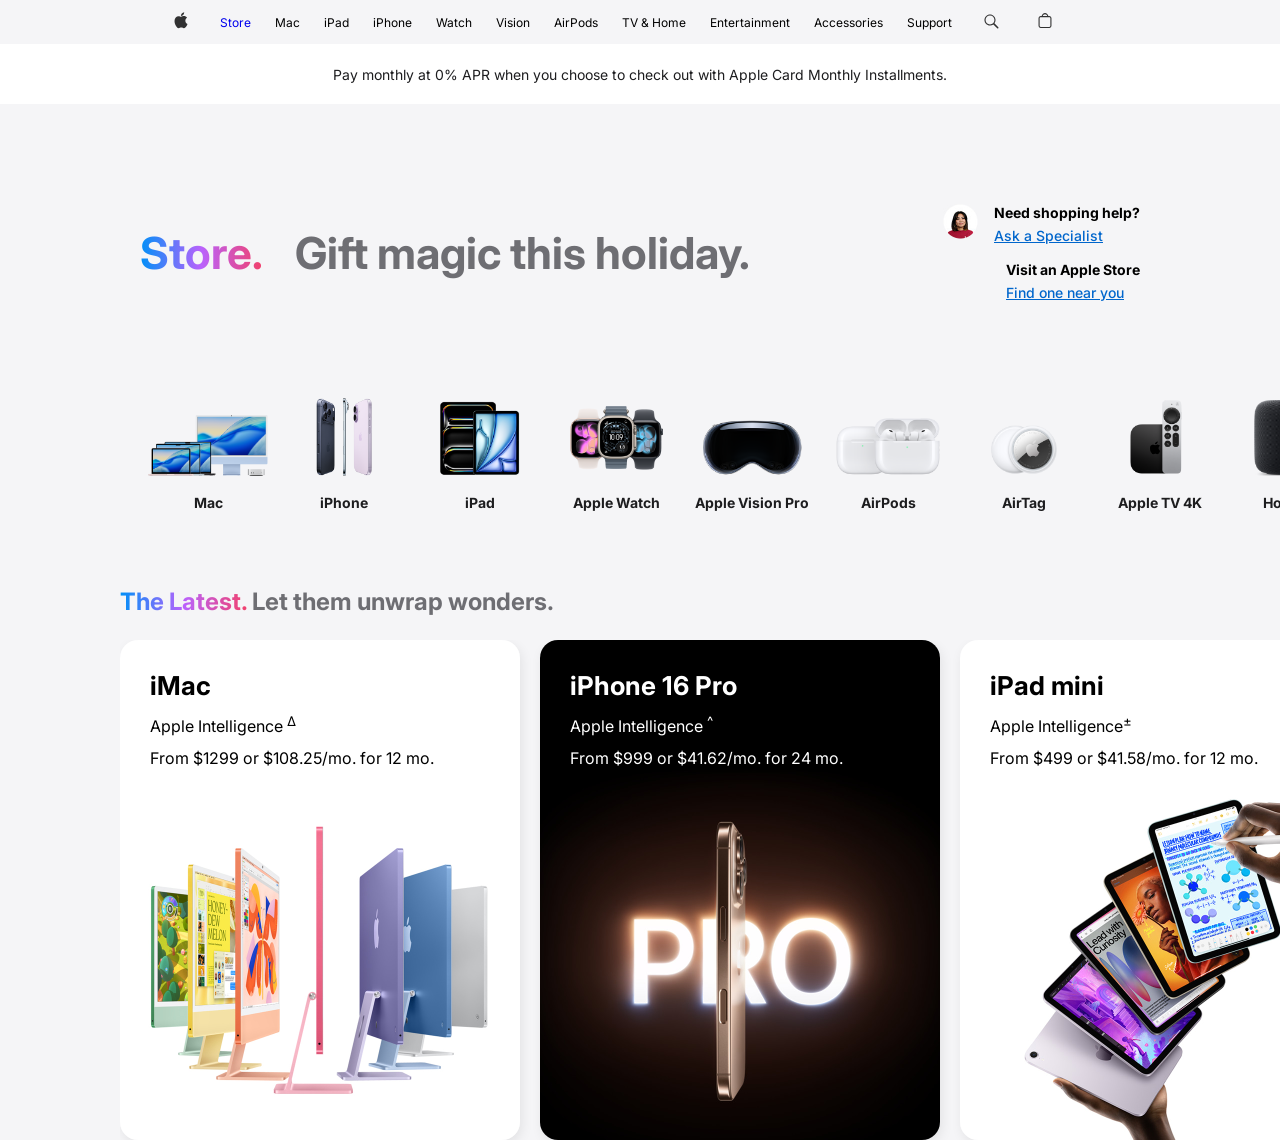
==== store.html @ fa1a5caa "store hiisen" ====
<!doctype html>
<html lang="en">
  <head>
    <meta charset="UTF-8" />
    <title>Apple Store</title>
    <link rel="stylesheet" href="./store.css" />
    <meta name="viewport" content="width=device-width, initial-scale=1.0" />
  </head>

  <body>
    <header class="header center">
      <div class="header__icon center">
        <img src="images/SVG.svg" alt="Apple Logo" />
      </div>

      <a href="./store.html" class="header__link">Store</a>
      <span class="header__link">Mac</span>
      <span class="header__link">iPad</span>
      <span class="header__link">iPhone</span>
      <span class="header__link">Watch</span>
      <span class="header__link">Vision</span>
      <span class="header__link">AirPods</span>
      <span class="header__link">TV & Home</span>
      <span class="header__link">Entertainment</span>
      <span class="header__link">Accessories</span>
      <span class="header__link">Support</span>

      <div class="header__icons center">
        <div class="header__icon center">
          <img src="images/SVG (1).svg" alt="" />
        </div>

        <div class="header__icon center">
          <img src="images/SVG (2).svg" alt="" />
        </div>

        <div class="header__icon center">
          <img
            src="./images/icons/menu-icon.png"
            alt="Menu Icon"
            class="header__icon--image--menu"
          />
        </div>
      </div>
    </header>

    <div class="ribbon center">
      Pay monthly at 0% APR when you choose to check out with Apple Card Monthly
      Installments.
    </div>

    <img src="./images/store-header.png" alt="" class="gradient-header" />

    <div class="store-container">
      <div class="store-header center">
        <h1 class="store-title rainbow-text">Store.</h1>
        <p class="store-subtitle">Gift magic this holiday.</p>
      </div>

      <div class="store-support">
        <div class="support-item">
          <div class="support-icon">
            <img
              width="35"
              height="35"
              src="./images/store-specialist.png"
              alt="Store Specialist Icon"
            />
          </div>

          <div class="support-details">
            <h2 class="support-title">Need shopping help?</h2>
            <a class="link" href="#" target="_blank">Ask a Specialist</a>
          </div>
        </div>

        <div class="support-item">
          <div class="support-icon"></div>

          <div class="support-details">
            <h2 class="support-title">Visit an Apple Store</h2>
            <a class="link" href="#" target="_blank">Find one near you</a>
          </div>
        </div>
      </div>
    </div>

    <div class="products-cards">
      <div class="product-card">
        <div class="product-card-image">
          <img
            class="product-image"
            src="images/store-card-13-mac-nav-202603.png"
            alt="Mac"
          />
        </div>
        <h4 class="product-title">Mac</h4>
      </div>

      <div class="product-card">
        <div class="product-card-image">
          <img
            class="product-image"
            src="images/store-card-13-iphone-nav-202509.png"
            alt="iPhone"
          />
        </div>
        <h4 class="product-title">iPhone</h4>
      </div>

      <div class="product-card">
        <div class="product-card-image">
          <img
            class="product-image"
            src="images/store-card-13-ipad-nav-202405.png"
            alt="iPad"
          />
        </div>
        <h4 class="product-title">iPad</h4>
      </div>

      <div class="product-card">
        <div class="product-card-image">
          <img
            class="product-image"
            src="images/store-card-13-watch-nav-202509.png"
            alt="Apple Watch"
          />
        </div>
        <h4 class="product-title">Apple Watch</h4>
      </div>

      <div class="product-card">
        <div class="product-card-image">
          <img
            class="product-image"
            src="images/store-card-13-vision-pro-nav-202401.png"
            alt="Apple Vision Pro"
          />
        </div>
        <h4 class="product-title">Apple Vision Pro</h4>
      </div>

      <div class="product-card">
        <div class="product-card-image">
          <img
            class="product-image"
            src="images/store-card-13-airpods-nav-202509.png"
            alt="AirPods"
          />
        </div>
        <h4 class="product-title">AirPods</h4>
      </div>

      <div class="product-card">
        <div class="product-card-image">
          <img
            class="product-image"
            src="images/store-card-13-airtags-nav-202601.png"
            alt="AirTag"
          />
        </div>
        <h4 class="product-title">AirTag</h4>
      </div>

      <div class="product-card">
        <div class="product-card-image">
          <img
            class="product-image"
            src="images/store-card-13-appletv-nav-202210.png"
            alt="Apple TV 4K"
          />
        </div>
        <h4 class="product-title">Apple TV 4K</h4>
      </div>

      <div class="product-card">
        <div class="product-card-image">
          <img
            class="product-image"
            src="images/store-card-13-homepod-nav-202301.png"
            alt="HomePod"
          />
        </div>
        <h4 class="product-title">HomePod</h4>
      </div>

      <div class="product-card">
        <div class="product-card-image">
          <img
            class="product-image"
            src="images/store-card-13-accessories-nav-202603.png"
            alt="Accessories"
          />
        </div>
        <h4 class="product-title">Accessories</h4>
      </div>

      <div class="product-card">
        <div class="product-card-image">
          <img
            class="product-image"
            src="images/store-card-13-holiday-giftcards-asit-agc-nav-202111.png"
            alt="Apple Gift Card"
          />
        </div>
        <h4 class="product-title">Apple Gift Card</h4>
      </div>
    </div>

    <div class="latest-products-section">
      <div class="section-header">
        <h1 class="store-section-title rainbow-text">The Latest.</h1>
        <p class="store-section-subtitle">Let them unwrap wonders.</p>
      </div>

      <div class="inner-products-cards">
        <div
          class="latest-product-card"
          style="background-image: url(images/1.jpeg)"
        >
          <h2 class="product-name">iMac</h2>
          <p class="product-description">Apple Intelligence <sup>∆</sup></p>
          <p class="product-pricing">From $1299 or $108.25/mo. for 12 mo.</p>
        </div>

        <div
          class="latest-product-card latest-product-card--white"
          style="background-image: url(images/2.jpeg)"
        >
          <h2 class="product-name text-white">iPhone 16 Pro</h2>
          <p class="product-description text-white">
            Apple Intelligence <sup>^</sup>
          </p>
          <p class="product-pricing text-white">
            From $999 or $41.62/mo. for 24 mo.
          </p>
        </div>

        <div
          class="latest-product-card"
          style="background-image: url(images/3.jpeg)"
        >
          <h2 class="product-name">iPad mini</h2>
          <p class="product-description">Apple Intelligence<sup>±</sup></p>
          <p class="product-pricing">From $499 or $41.58/mo. for 12 mo.</p>
        </div>

        <div
          class="latest-product-card"
          style="background-image: url(images/4.jpeg)"
        >
          <h2 class="product-name">Apple Watch Series 10</h2>
          <p class="product-description">Thinstant classic.</p>
          <p class="product-pricing">From $399 or $33.25/mo. for 12 mo.</p>
        </div>

        <div
          class="latest-product-card"
          style="background-image: url(images/5.jpeg)"
        >
          <h2 class="product-name">AirPods 4</h2>
          <p class="product-description">Iconic. Now supersonic.</p>
          <p class="product-pricing">
            Starting at $129 with Active Noise Cancellation $179
          </p>
        </div>

        <div
          class="latest-product-card latest-product-card--white"
          style="background-image: url(images/6.jpeg)"
        >
          <h2 class="product-name text-white">iPhone 16</h2>
          <p class="product-description text-white">
            Apple Intelligence <sup>∆</sup>
          </p>
          <p class="product-pricing text-white">
            From $799 or $33.29/mo. for 24 mo.
          </p>
        </div>

        <div
          class="latest-product-card latest-product-card--white"
          style="background-image: url(images/7.jpeg)"
        >
          <h2 class="product-name text-white">Apple Watch Ultra 2</h2>
          <p class="product-description text-white">New finish. Never quit.</p>
          <p class="product-pricing text-white">
            From $799 or $66.58/mo. for 12 mo.
          </p>
        </div>

        <div
          class="latest-product-card"
          style="background-image: url(images/8.jpeg)"
        >
          <h2 class="product-name">Apple Vision Pro</h2>
          <p class="product-description">
            Welcome to the era of spatial computing.
          </p>
          <p class="product-pricing">From $3499</p>
        </div>

        <div
          class="latest-product-card"
          style="background-image: url(images/9.jpeg)"
        >
          <h2 class="product-name">MacBook Air</h2>
          <p class="product-description">Designed to go places.</p>
          <p class="product-pricing">From $999 or $83.25/mo. for 12 mo.</p>
        </div>

        <div
          class="latest-product-card latest-product-card--white"
          style="background-image: url(images/10.jpeg)"
        >
          <h2 class="product-name text-white">iPad Pro</h2>
          <p class="product-description text-white">
            Apple Intelligence<sup>±</sup>
          </p>
          <p class="product-pricing text-white">
            From $999 or $83.25/mo. for 12 mo.
          </p>
        </div>

        <div
          class="latest-product-card"
          style="background-image: url(images/11.jpeg)"
        >
          <h2 class="product-name">iPad Air</h2>
          <p class="product-description">Apple Intelligence<sup>±</sup></p>
          <p class="product-pricing">From $599 or $49.91/mo. for 12 mo.</p>
        </div>
      </div>
    </div>
  </body>
</html>
---- store.css ----
@import url("https://fonts.googleapis.com/css2?family=Inter:ital,opsz,wght@0,14..32,100..900;1,14..32,100..900&display=swap");

* {
  margin: 0;
  padding: 0;
  box-sizing: border-box;
  font-family: "Inter", serif;
}

html {
  scroll-behavior: smooth;
  background-color: #f5f5f7;
}

body {
  overflow-x: hidden;
}

.center {
  display: flex;
  align-items: center;
  justify-content: center;
}

.align-center {
  display: flex;
  align-items: center;
}

/* Header Section */
.header {
  top: 0;
  z-index: 10;
  height: 44px;
  position: fixed;
  inset-inline: 0;
  column-gap: 24px;
  background-color: #f5f5f7;
}

.header__link {
  font-size: 12px;
  font-weight: 400;
  white-space: nowrap;
  text-decoration: none;
}

.header__icons {
  column-gap: 24px;
}

.header__icon {
  width: 30px;
}

.header__icon--image--menu {
  display: none;
}

.ribbon {
  height: 60px;
  font-size: 14px;
  color: #1d1d1f;
  margin-top: 44px;
  font-weight: 400;
  background-color: #fff;
}

.gradient-header {
  width: 100%;
}

.store-container {
  display: flex;
  padding: 80px 140px;
  align-items: center;
  justify-content: space-between;
}

.store-header {
  column-gap: 32px;
}

.rainbow-text {
  color: transparent;
  background-clip: text;
  background-image: linear-gradient(
    90deg,
    #0090f7 0%,
    #ba62fc 50%,
    #f2416b 100%
  );
}

.store-title {
  font-size: 44px;
  font-weight: 700;
}

.store-subtitle {
  color: #6e6e73;
  font-size: 44px;
  font-weight: 700;
}

.store-support {
  display: flex;
  row-gap: 16px;
  flex-direction: column;
}

.support-item {
  display: flex;
  column-gap: 16px;
  justify-content: space-between;
}

.support-title {
  font-size: 14px;
  font-weight: 700;
  margin-bottom: 4px;
}

.link {
  font-size: 14px;
  font-weight: 500;
  color: #0066cc;
}

.section-header {
  display: flex;
  column-gap: 4px;
  align-items: center;
  margin-bottom: 24px;
}

.store-section-title {
  font-size: 24px;
  font-weight: 700;
}

.store-section-subtitle {
  font-size: 24px;
  color: #6e6e73;
  font-weight: 700;
}

/* Product Section */
.products-cards {
  display: flex;
  margin-bottom: 60px;
  padding-inline: 140px;
}

.product-card {
  padding: 16px 8px;
}

.product-card-image {
  width: 120px;
  height: 78px;
}

.product-image {
  width: 100%;
  height: 100%;
}

.product-title {
  font-size: 14px;
  color: #1d1d1f;
  margin-top: 18px;
  font-weight: 700;
  text-align: center;
}

/* Latest Section */

.latest-products-section {
  padding-left: 120px;
  width: 100%;
  overflow: hidden;
  position: absolute;
}

.inner-products-cards {
  width: 100vw;
  display: flex;
  column-gap: 20px;
  overflow-x: scroll;
  scroll-behavior: smooth;
  scroll-snap-type: x mandatory;
  position: relative;
}

.latest-product-card {
  width: 400px;
  height: 500px;
  padding: 30px;
  display: flex;
  flex-shrink: 0;
  cursor: pointer;
  row-gap: 12px;
  border-radius: 18px;
  flex-direction: column;
  scroll-snap-align: start;
  box-shadow: rgba(0, 0, 0, 0.08) 2px 4px 12px 0px;
  background-size: cover;
}

.product-name {
  font-size: 26px;
  font-weight: 700;
}

.text-white {
  color: #fff;
}
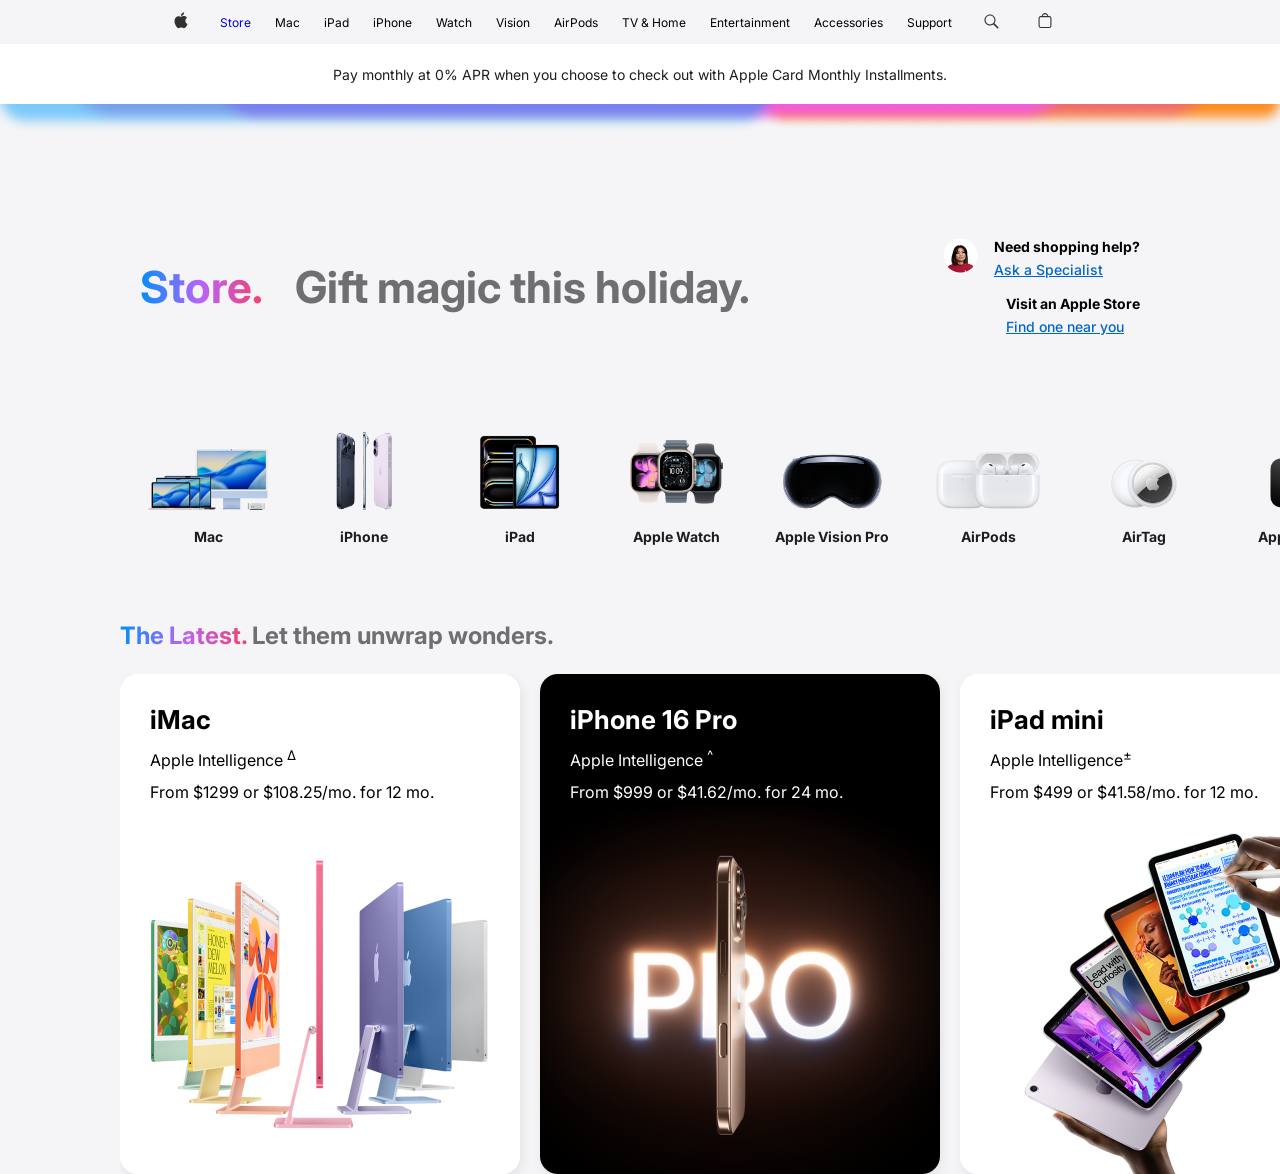
==== commit 97a5b504: "responsive nemsen" ====
--- a/store.html
+++ b/store.html
@@ -9,9 +9,9 @@
 
   <body>
     <header class="header center">
-      <div class="header__icon center">
+      <a href="index.html" class="header__icon center">
         <img src="images/SVG.svg" alt="Apple Logo" />
-      </div>
+      </a>
 
       <a href="./store.html" class="header__link">Store</a>
       <span class="header__link">Mac</span>
@@ -49,7 +49,7 @@
       Installments.
     </div>
 
-    <img src="./images/store-header.png" alt="" class="gradient-header" />
+    <img src="images/Background.jpg" alt="" class="gradient-header" />
 
     <div class="store-container">
       <div class="store-header center">
--- a/store.css
+++ b/store.css
@@ -65,9 +65,8 @@
   font-weight: 400;
   background-color: #fff;
 }
-
 .gradient-header {
-  width: 100%;
+  width: 100vw;
 }
 
 .store-container {
@@ -150,6 +149,7 @@
   display: flex;
   margin-bottom: 60px;
   padding-inline: 140px;
+  column-gap: 20px;
 }
 
 .product-card {
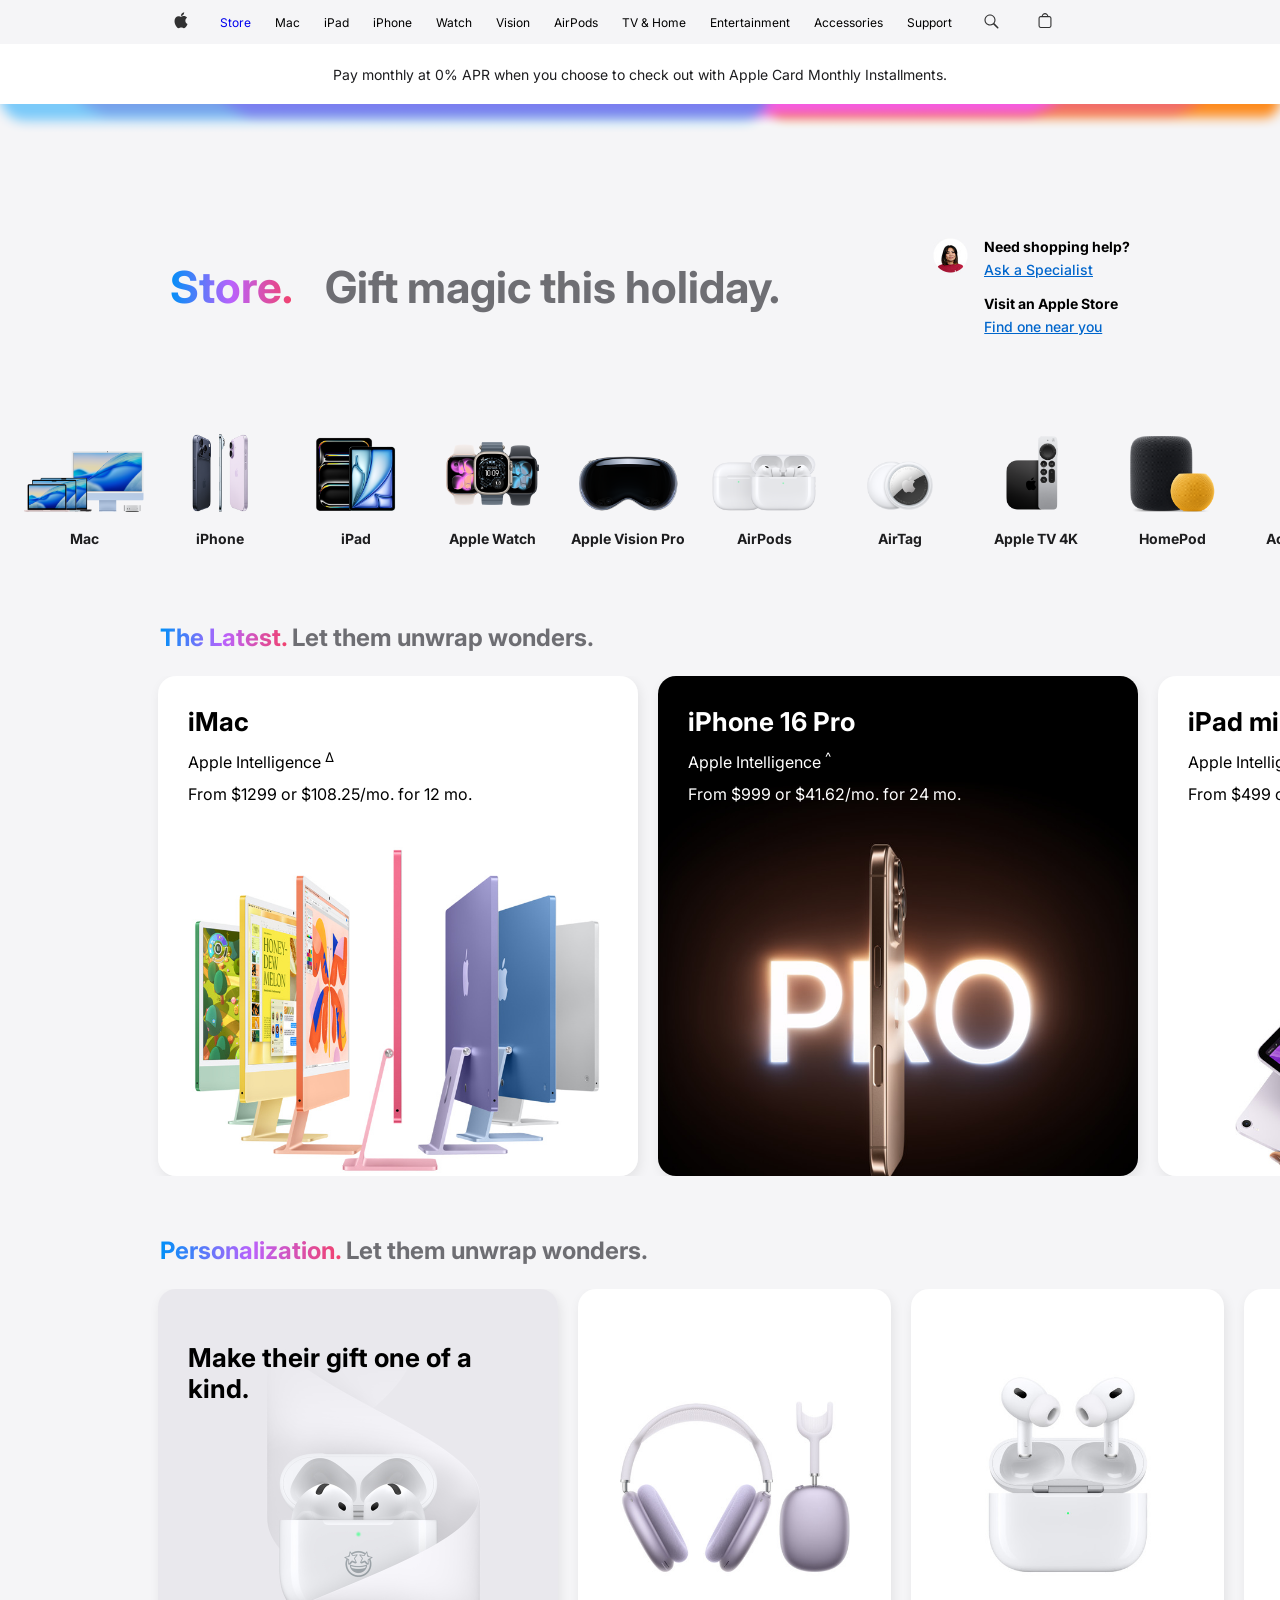
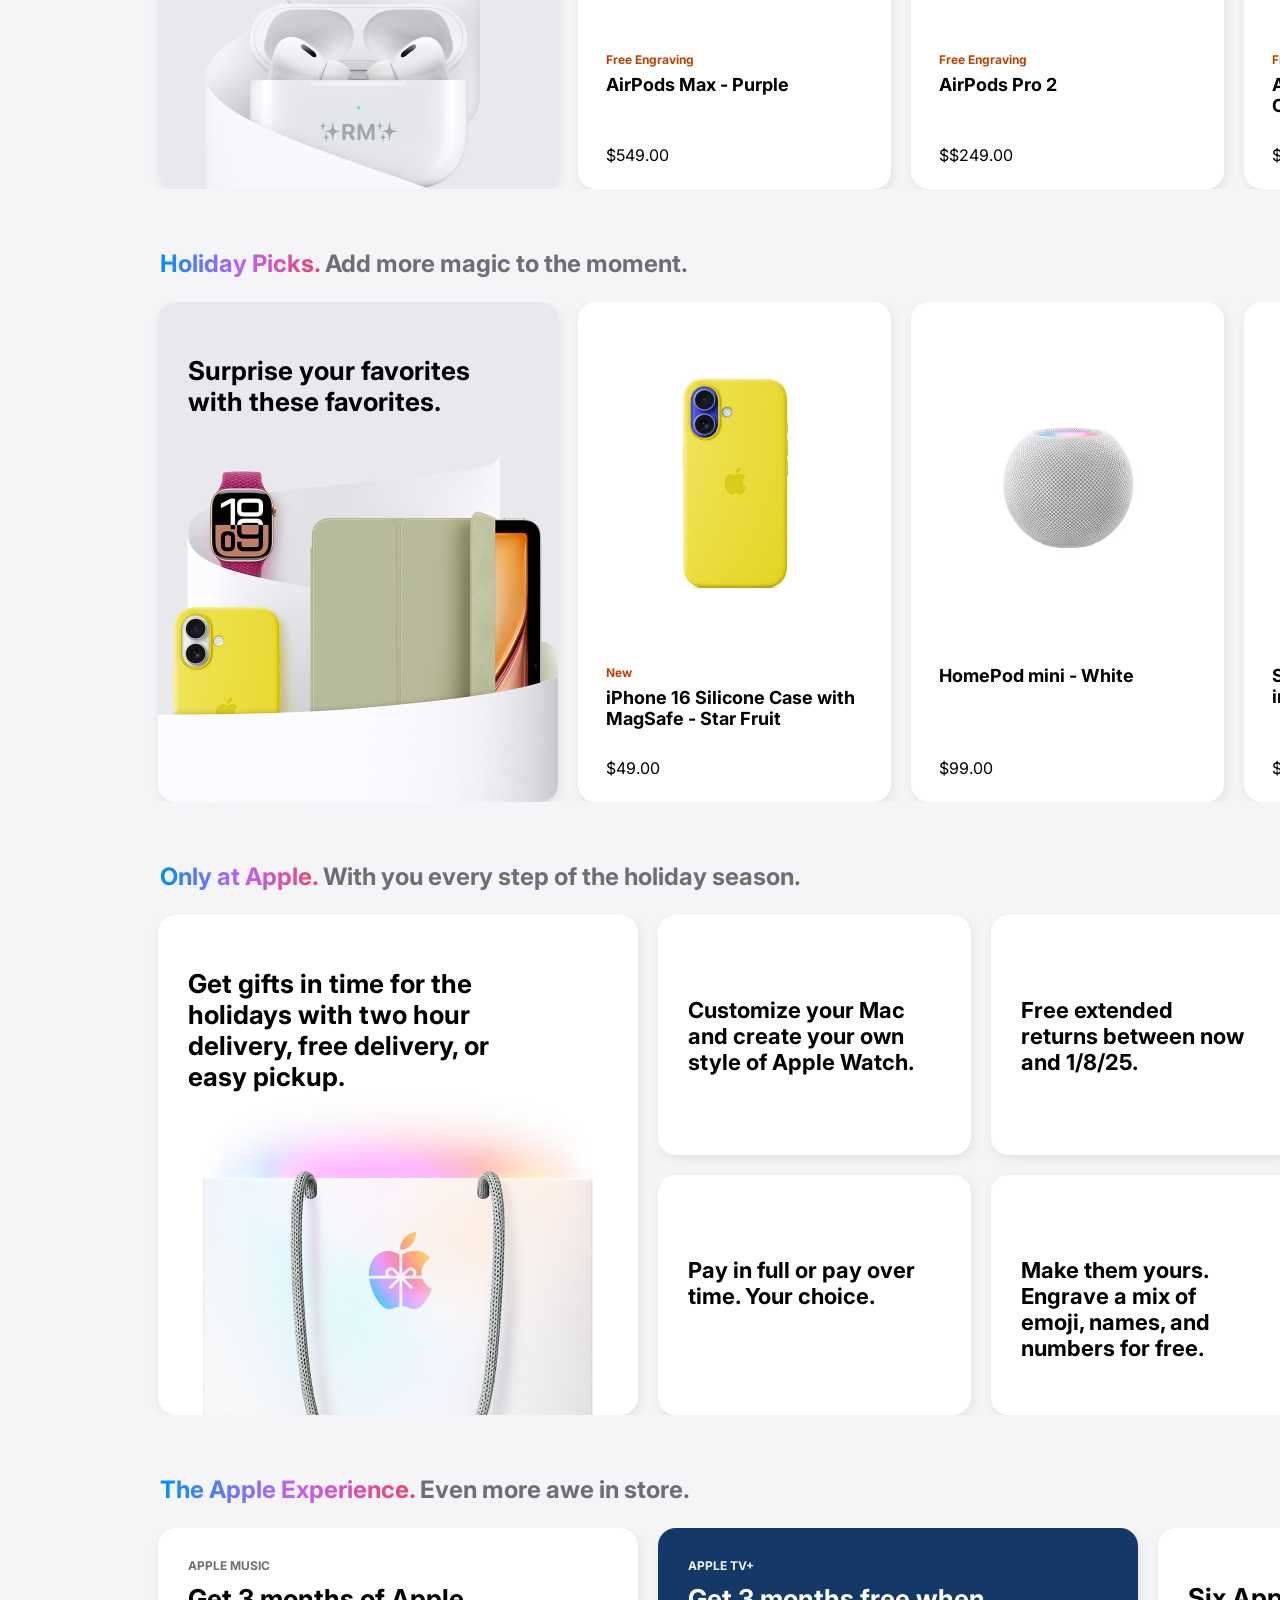
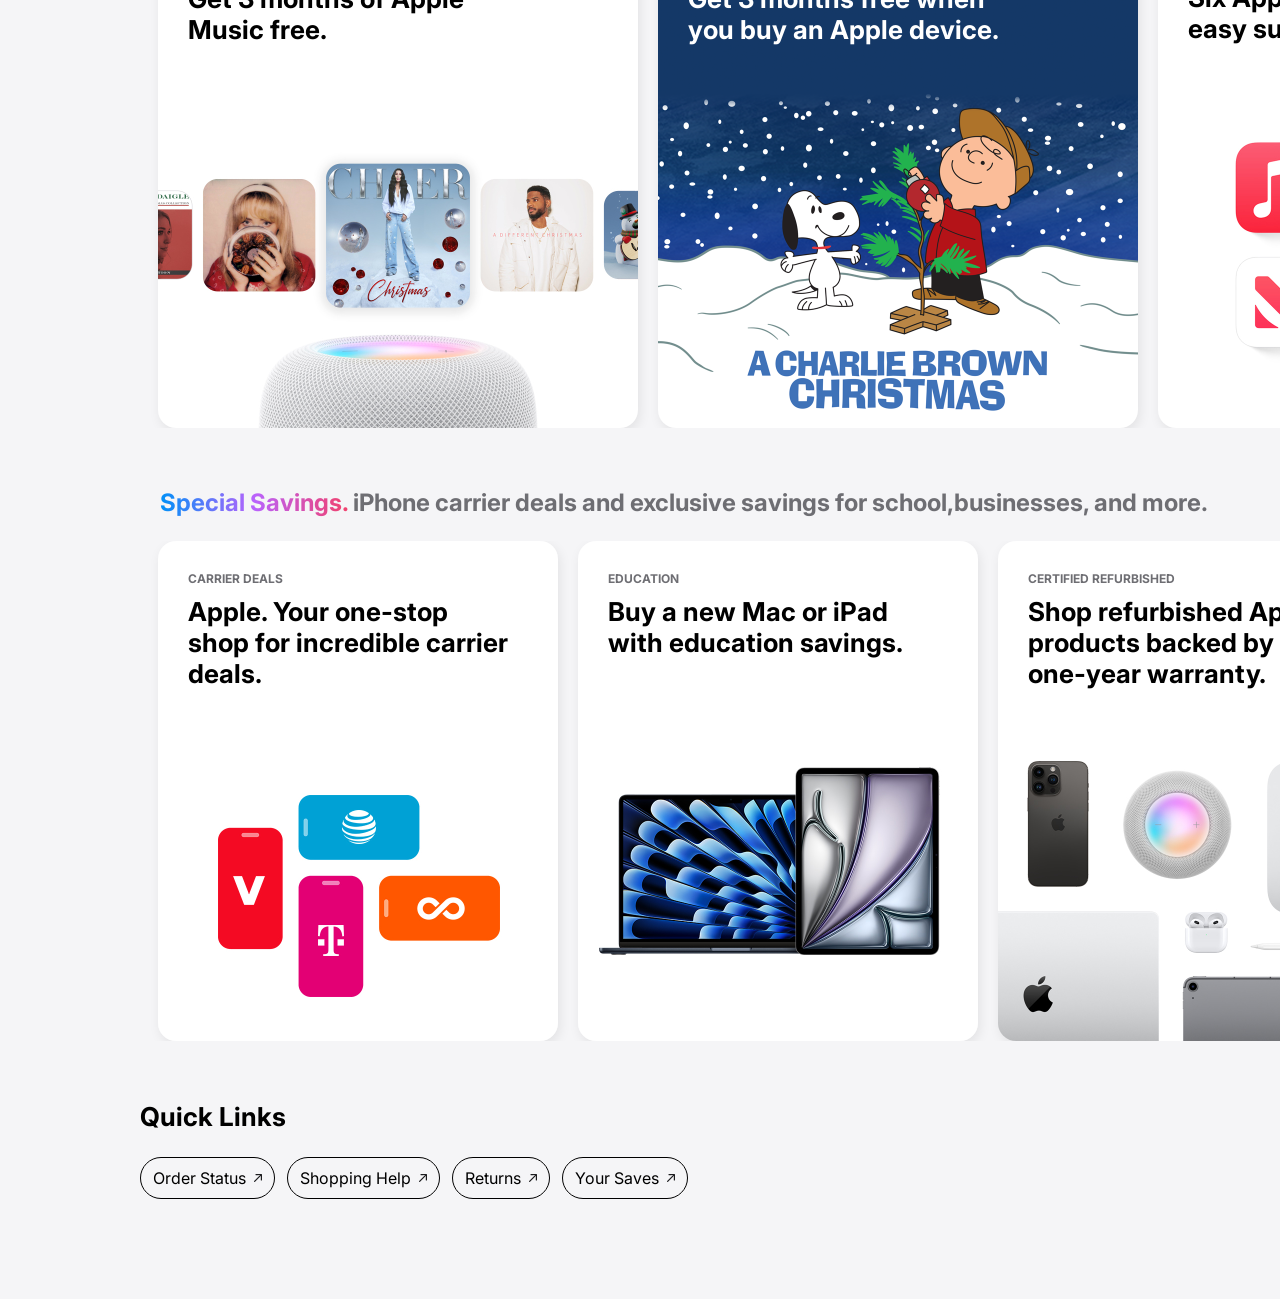
==== commit aa652fa6: "done" ====
--- a/store.html
+++ b/store.html
@@ -86,6 +86,7 @@
     </div>
 
     <div class="products-cards">
+      <div class="product-card"></div>
       <div class="product-card">
         <div class="product-card-image">
           <img
@@ -206,26 +207,25 @@
         </div>
         <h4 class="product-title">Apple Gift Card</h4>
       </div>
-    </div>
-
-    <div class="latest-products-section">
+      <div class="product-card"></div>
+    </div>
+
+    <div class="section-1-products">
       <div class="section-header">
         <h1 class="store-section-title rainbow-text">The Latest.</h1>
         <p class="store-section-subtitle">Let them unwrap wonders.</p>
       </div>
 
       <div class="inner-products-cards">
-        <div
-          class="latest-product-card"
-          style="background-image: url(images/1.jpeg)"
-        >
+        <div class="product-card product-card-empty"></div>
+        <div class="product-card" style="background-image: url(images/1.jpeg)">
           <h2 class="product-name">iMac</h2>
           <p class="product-description">Apple Intelligence <sup>∆</sup></p>
           <p class="product-pricing">From $1299 or $108.25/mo. for 12 mo.</p>
         </div>
 
         <div
-          class="latest-product-card latest-product-card--white"
+          class="product-card product-card-white"
           style="background-image: url(images/2.jpeg)"
         >
           <h2 class="product-name text-white">iPhone 16 Pro</h2>
@@ -237,28 +237,19 @@
           </p>
         </div>
 
-        <div
-          class="latest-product-card"
-          style="background-image: url(images/3.jpeg)"
-        >
+        <div class="product-card" style="background-image: url(images/3.jpeg)">
           <h2 class="product-name">iPad mini</h2>
           <p class="product-description">Apple Intelligence<sup>±</sup></p>
           <p class="product-pricing">From $499 or $41.58/mo. for 12 mo.</p>
         </div>
 
-        <div
-          class="latest-product-card"
-          style="background-image: url(images/4.jpeg)"
-        >
+        <div class="product-card" style="background-image: url(images/4.jpeg)">
           <h2 class="product-name">Apple Watch Series 10</h2>
           <p class="product-description">Thinstant classic.</p>
           <p class="product-pricing">From $399 or $33.25/mo. for 12 mo.</p>
         </div>
 
-        <div
-          class="latest-product-card"
-          style="background-image: url(images/5.jpeg)"
-        >
+        <div class="product-card" style="background-image: url(images/5.jpeg)">
           <h2 class="product-name">AirPods 4</h2>
           <p class="product-description">Iconic. Now supersonic.</p>
           <p class="product-pricing">
@@ -267,7 +258,7 @@
         </div>
 
         <div
-          class="latest-product-card latest-product-card--white"
+          class="product-card product-card-white"
           style="background-image: url(images/6.jpeg)"
         >
           <h2 class="product-name text-white">iPhone 16</h2>
@@ -280,7 +271,7 @@
         </div>
 
         <div
-          class="latest-product-card latest-product-card--white"
+          class="product-card product-card-white"
           style="background-image: url(images/7.jpeg)"
         >
           <h2 class="product-name text-white">Apple Watch Ultra 2</h2>
@@ -290,10 +281,7 @@
           </p>
         </div>
 
-        <div
-          class="latest-product-card"
-          style="background-image: url(images/8.jpeg)"
-        >
+        <div class="product-card" style="background-image: url(images/8.jpeg)">
           <h2 class="product-name">Apple Vision Pro</h2>
           <p class="product-description">
             Welcome to the era of spatial computing.
@@ -301,17 +289,14 @@
           <p class="product-pricing">From $3499</p>
         </div>
 
-        <div
-          class="latest-product-card"
-          style="background-image: url(images/9.jpeg)"
-        >
+        <div class="product-card" style="background-image: url(images/9.jpeg)">
           <h2 class="product-name">MacBook Air</h2>
           <p class="product-description">Designed to go places.</p>
           <p class="product-pricing">From $999 or $83.25/mo. for 12 mo.</p>
         </div>
 
         <div
-          class="latest-product-card latest-product-card--white"
+          class="product-card product-card-white"
           style="background-image: url(images/10.jpeg)"
         >
           <h2 class="product-name text-white">iPad Pro</h2>
@@ -323,14 +308,362 @@
           </p>
         </div>
 
-        <div
-          class="latest-product-card"
-          style="background-image: url(images/11.jpeg)"
-        >
+        <div class="product-card" style="background-image: url(images/11.jpeg)">
           <h2 class="product-name">iPad Air</h2>
           <p class="product-description">Apple Intelligence<sup>±</sup></p>
           <p class="product-pricing">From $599 or $49.91/mo. for 12 mo.</p>
         </div>
+        <div class="product-card product-card-empty"></div>
+      </div>
+    </div>
+    <div class="section-2-products">
+      <div class="section-header">
+        <h1 class="store-section-title rainbow-text">Personalization.</h1>
+        <p class="store-section-subtitle">Let them unwrap wonders.</p>
+      </div>
+
+      <div class="inner-products-cards">
+        <div class="product-card product-card-empty"></div>
+        <div
+          class="store-card"
+          style="background-image: url(images/image1.jpg)"
+        >
+          <div class="store-card-title">
+            <h2>Make their gift one of a kind.</h2>
+          </div>
+        </div>
+
+        <div class="product-card">
+          <div><img src="images/image2.jpg" alt="" class="s2-image" /></div>
+          <div class="description">
+            <div class="frame">
+              <p class="product-description" style="color: #b64400">
+                Free Engraving
+              </p>
+              <h2 class="product-name">AirPods Max - Purple</h2>
+            </div>
+            <p class="product-pricing">$549.00</p>
+          </div>
+        </div>
+
+        <div class="product-card">
+          <div><img src="images/image3.jpg" alt="" class="s2-image" /></div>
+          <div class="description">
+            <div class="frame">
+              <p class="product-description" style="color: #b64400">
+                Free Engraving
+              </p>
+              <h2 class="product-name">AirPods Pro 2</h2>
+            </div>
+            <p class="product-pricing">$$249.00</p>
+          </div>
+        </div>
+
+        <div class="product-card">
+          <div><img src="images/image4.jpg" alt="" class="s2-image" /></div>
+          <div class="description">
+            <div class="frame">
+              <p class="product-description" style="color: #b64400">
+                Free Engraving
+              </p>
+              <h2 class="product-name">
+                AirPods 4 with Active Noise Cancellation
+              </h2>
+            </div>
+            <p class="product-pricing">$179.00</p>
+          </div>
+        </div>
+
+        <div class="product-card">
+          <div><img src="images/image5.jpg" alt="" class="s2-image" /></div>
+          <div class="description">
+            <div class="frame">
+              <p class="product-description" style="color: #b64400">New</p>
+              <h2 class="product-name">Apple Pencil Pro</h2>
+            </div>
+            <p class="product-pricing">$49.00</p>
+          </div>
+        </div>
+
+        <div class="product-card">
+          <div><img src="images/image6.jpg" alt="" class="s2-image" /></div>
+          <div class="description">
+            <div class="frame">
+              <p class="product-description" style="color: #b64400">New</p>
+              <h2 class="product-name">Powerbeats Pro 2 — Orange</h2>
+            </div>
+            <p class="product-pricing">$249.99</p>
+          </div>
+        </div>
+
+        <div class="product-card product-card-empty"></div>
+      </div>
+    </div>
+    <div class="section-3-products">
+      <div class="section-header">
+        <h1 class="store-section-title rainbow-text">Holiday Picks.</h1>
+        <p class="store-section-subtitle">Add more magic to the moment.</p>
+      </div>
+
+      <div class="inner-products-cards">
+        <div class="product-card product-card-empty"></div>
+        <div
+          class="store-card"
+          style="background-image: url(images/s3-image1.jpg)"
+        >
+          <div class="store-card-title">
+            <h2>Surprise your favorites with these favorites.</h2>
+          </div>
+        </div>
+
+        <div class="product-card">
+          <div><img src="images/s3-image2.jpg" alt="" class="s2-image" /></div>
+          <div class="description">
+            <div class="frame">
+              <p class="product-description" style="color: #b64400">New</p>
+              <h2 class="product-name">
+                iPhone 16 Silicone Case with MagSafe - Star Fruit
+              </h2>
+            </div>
+            <p class="product-pricing">$49.00</p>
+          </div>
+        </div>
+
+        <div class="product-card">
+          <div><img src="images/s3-image3.jpg" alt="" class="s2-image" /></div>
+          <div class="description">
+            <div class="frame">
+              <h2 class="product-name">HomePod mini - White</h2>
+            </div>
+            <p class="product-pricing">$99.00</p>
+          </div>
+        </div>
+
+        <div class="product-card">
+          <div><img src="images/s3-image4.jpg" alt="" class="s2-image" /></div>
+          <div class="description">
+            <div class="frame">
+              <h2 class="product-name">
+                Smart Folio for iPad Air 11 - inch (M2) - Sage
+              </h2>
+            </div>
+            <p class="product-pricing">$79.00</p>
+          </div>
+        </div>
+
+        <div class="product-card">
+          <div><img src="images/s3-image5.jpg" alt="" class="s2-image" /></div>
+          <div class="description">
+            <div class="frame">
+              <p class="product-description" style="color: #b64400">New</p>
+              <h2 class="product-name">
+                Beats Solo 4 - On-Ear Wireless Headphones - Slate Blue
+              </h2>
+            </div>
+            <p class="product-pricing">$79.00</p>
+          </div>
+        </div>
+
+        <div class="product-card">
+          <div><img src="images/s3-image6.jpg" alt="" class="s2-image" /></div>
+          <div class="description">
+            <div class="frame">
+              <h2 class="product-name">HomePod - Midnight</h2>
+            </div>
+            <p class="product-pricing">$299.00</p>
+          </div>
+        </div>
+
+        <div class="product-card product-card-empty"></div>
+      </div>
+    </div>
+    <div class="section-4-products">
+      <div class="section-header">
+        <h1 class="store-section-title rainbow-text">Only at Apple.</h1>
+        <p class="store-section-subtitle">
+          With you every step of the holiday season.
+        </p>
+      </div>
+
+      <div class="inner-products-cards">
+        <div class="product-card product-card-empty"></div>
+        <div
+          class="product-card"
+          style="background-image: url(images/s4-image1\ \(1\).jpg)"
+        >
+          <div class="store-card-title">
+            <h2>
+              Get gifts in time for the holidays with two hour delivery, free
+              delivery, or easy pickup.
+            </h2>
+          </div>
+        </div>
+
+        <div class="product-text-card">
+          <div class="text-card">
+            <p>Customize your Mac and create your own style of Apple Watch.</p>
+          </div>
+          <div class="text-card">
+            <p>Pay in full or pay over time. Your choice.</p>
+          </div>
+        </div>
+        <div class="product-text-card">
+          <div class="text-card">
+            <p>Free extended returns between now and 1/8/25.</p>
+          </div>
+          <div class="text-card">
+            <p>
+              Make them yours. Engrave a mix of emoji, names, and numbers for
+              free.
+            </p>
+          </div>
+        </div>
+
+        <div
+          class="product-card"
+          style="background-image: url(images/s4-image1\ \(2\).jpg)"
+        >
+          <div class="store-card-title">
+            <p>APPLE TRADE IN</p>
+            <h2>Trade in your current device. Get credit toward a new one.³</h2>
+          </div>
+        </div>
+
+        <div
+          class="product-card"
+          style="background-image: url(images/s4-image1\ \(3\).jpg)"
+        >
+          <div class="store-card-title">
+            <p>APPLE SPECIALIST</p>
+            <h2>Find gifts with an Apple Specialist in a store or online.</h2>
+          </div>
+        </div>
+
+        <div class="product-card product-card-empty"></div>
+      </div>
+    </div>
+    <div class="section-5-products">
+      <div class="section-header">
+        <h1 class="store-section-title rainbow-text">The Apple Experience.</h1>
+        <p class="store-section-subtitle">Even more awe in store.</p>
+      </div>
+
+      <div class="inner-products-cards">
+        <div class="product-card product-card-empty"></div>
+        <div
+          class="product-card"
+          style="background-image: url(images/s5-image1.jpg)"
+        >
+          <div class="store-card-title">
+            <p>APPLE MUSIC</p>
+            <h2>Get 3 months of Apple Music free.</h2>
+          </div>
+        </div>
+
+        <div
+          class="product-card"
+          style="background-image: url(images/s5-image2.png)"
+        >
+          <div class="store-card-title text-white">
+            <p style="color: #f5f5f7">APPLE TV+</p>
+            <h2>Get 3 months free when you buy an Apple device.</h2>
+          </div>
+        </div>
+
+        <div
+          class="product-card"
+          style="background-image: url(images/s5-image3.jpg)"
+        >
+          <div class="store-card-title">
+            <p style="height: 24px;"></p>
+            <h2>Six Apple services. One easy subscription.</h2>
+          </div>
+        </div>
+
+        <div
+          class="product-card"
+          style="background-image: url(images/s5-image4.jpg)"
+        >
+          <div class="store-card-title">
+            <p>APPLE INTELLIGENCE</p>
+            <h2>New features for writing, focus,communication, and more.</h2>
+          </div>
+        </div>
+
+        <div class="product-card product-card-empty"></div>
+      </div>
+    </div>
+    <div class="section-6-products">
+      <div class="section-header">
+        <h1 class="store-section-title rainbow-text">Special Savings.</h1>
+        <p class="store-section-subtitle">iPhone carrier deals and exclusive savings for school,businesses, and more.</p>
+      </div>
+
+      <div class="inner-products-cards">
+        <div class="product-card product-card-empty"></div>
+        <div
+          class="store-card"
+          style="background-image: url(images/s6-image1\ \(1\).jpg)"
+        >
+          <div class="store-card-title">
+            <p>CARRIER DEALS</p>
+            <h2>Apple. Your one-stop shop for incredible carrier deals.</h2>
+          </div>
+        </div>
+
+        <div
+          class="store-card"
+          style="background-image: url(images/s6-image1\ \(5\).jpg)"
+        >
+          <div class="store-card-title">
+            <p>EDUCATION</p>
+            <h2>Buy a new Mac or iPad with education savings.</h2>
+          </div>
+        </div>
+
+        <div
+          class="store-card"
+          style="background-image: url(images/s6-image1\ \(2\).jpg)"
+        >
+          <div class="store-card-title">
+            <p>CERTIFIED REFURBISHED</p>
+            <h2>Shop refurbished Apple products backed by a one-year warranty.</h2>
+          </div>
+        </div>
+
+        <div
+          class="store-card"
+          style="background-image: url(images/s6-image1\ \(4\).jpg)"
+        >
+          <div class="store-card-title text-white">
+            <p>BUSINESS</p>
+            <h2>From enterprise to small business, we'll work with you.</h2>
+          </div>
+        </div>
+
+        <div
+          class="store-card"
+          style="background-image: url(images/s6-image1\ \(3\).jpg)"
+        >
+          <div class="store-card-title">
+            <p>GOVERNMENT</p>
+            <h2>Special pricing is availablefor state, local, and federal agencies.</h2>
+          </div>
+        </div>
+
+        <div class="product-card product-card-empty"></div>
+    </div>
+    <div class="section-links">
+      <h2>Quick Links</h2>
+      <div class="links">
+        <div class="item-link"> Order Status 
+        <img src="images/arrow.png.svg" alt=""></div>
+        <div class="item-link">  Shopping Help
+        <img src="images/arrow.png.svg" alt=""></div>
+        <div class="item-link">  Returns 
+        <img src="images/arrow.png.svg" alt=""></div>
+        <div class="item-link">  Your Saves 
+        <img src="images/arrow.png.svg" alt=""></div>
       </div>
     </div>
   </body>
--- a/store.css
+++ b/store.css
@@ -71,13 +71,14 @@
 
 .store-container {
   display: flex;
-  padding: 80px 140px;
+  padding: 80px 150px;
   align-items: center;
   justify-content: space-between;
 }
 
 .store-header {
   column-gap: 32px;
+  padding-left: 20px;
 }
 
 .rainbow-text {
@@ -111,7 +112,7 @@
 .support-item {
   display: flex;
   column-gap: 16px;
-  justify-content: space-between;
+  justify-content: space-around;
 }
 
 .support-title {
@@ -131,6 +132,7 @@
   column-gap: 4px;
   align-items: center;
   margin-bottom: 24px;
+  padding-left: 160px;
 }
 
 .store-section-title {
@@ -148,12 +150,12 @@
 .products-cards {
   display: flex;
   margin-bottom: 60px;
-  padding-inline: 140px;
-  column-gap: 20px;
+  justify-content: space-around;
 }
 
 .product-card {
-  padding: 16px 8px;
+  width: 138px;
+  padding: 18px 8px 16px;
 }
 
 .product-card-image {
@@ -174,17 +176,16 @@
   text-align: center;
 }
 
-/* Latest Section */
-
-.latest-products-section {
-  padding-left: 120px;
-  width: 100%;
-  overflow: hidden;
-  position: absolute;
+/* Section 1 */
+
+.section-1-products {
+  width: 100%;
+  overflow: hidden;
+  position: relative;
 }
 
 .inner-products-cards {
-  width: 100vw;
+  width: 100%;
   display: flex;
   column-gap: 20px;
   overflow-x: scroll;
@@ -193,8 +194,8 @@
   position: relative;
 }
 
-.latest-product-card {
-  width: 400px;
+.section-1-products .product-card {
+  width: 480px;
   height: 500px;
   padding: 30px;
   display: flex;
@@ -206,6 +207,12 @@
   scroll-snap-align: start;
   box-shadow: rgba(0, 0, 0, 0.08) 2px 4px 12px 0px;
   background-size: cover;
+  background-position: center;
+}
+.section-1-products .product-card-empty {
+  width: 138px;
+  height: 500px;
+  opacity: 0;
 }
 
 .product-name {
@@ -216,3 +223,263 @@
 .text-white {
   color: #fff;
 }
+
+/* Section 2 */
+
+.section-2-products {
+  padding-top: 60px;
+  width: 100%;
+  overflow: hidden;
+}
+.section-2-products .product-card {
+  width: 313px;
+  height: 500px;
+  display: flex;
+  align-items: center;
+  flex-shrink: 0;
+  cursor: pointer;
+  gap: 58px;
+  border-radius: 18px;
+  flex-direction: column;
+  scroll-snap-align: start;
+  box-shadow: rgba(0, 0, 0, 0.08) 2px 4px 12px 0px;
+  background-size: cover;
+  background-position: center;
+  background-color: #fff;
+  padding: 0%;
+}
+.section-2-products .product-card-empty {
+  width: 138px;
+  height: 500px;
+  opacity: 0;
+}
+.s2-image {
+  margin-top: 71px;
+  width: 230px;
+  height: 230px;
+}
+.description {
+  display: flex;
+  flex-direction: column;
+  gap: 32px;
+}
+.frame {
+  display: flex;
+  flex-direction: column;
+  gap: 6px;
+  width: 257px;
+  height: 61px;
+}
+.frame .product-name {
+  font-size: 18px;
+  font-style: normal;
+  font-weight: 700;
+}
+
+/* Section 3 */
+
+.section-3-products {
+  padding-top: 60px;
+  width: 100%;
+  overflow: hidden;
+}
+.section-3-products .product-card {
+  width: 313px;
+  height: 500px;
+  display: flex;
+  align-items: center;
+  flex-shrink: 0;
+  cursor: pointer;
+  gap: 58px;
+  border-radius: 18px;
+  flex-direction: column;
+  scroll-snap-align: start;
+  box-shadow: rgba(0, 0, 0, 0.08) 2px 4px 12px 0px;
+  background-size: cover;
+  background-position: center;
+  background-color: #fff;
+  padding: 0%;
+}
+.section-3-products .product-card-empty {
+  width: 138px;
+  height: 500px;
+  opacity: 0;
+}
+.frame p {
+  font-size: 12px;
+  font-style: normal;
+  font-weight: 700;
+  line-height: 16px;
+}
+.store-card {
+  width: 400px;
+  height: 500px;
+  flex-shrink: 0;
+  cursor: pointer;
+  border-radius: 18px;
+  scroll-snap-align: start;
+  box-shadow: rgba(0, 0, 0, 0.08) 2px 4px 12px 0px;
+  background-size: cover;
+  background-position: center;
+  padding: 0%;
+}
+.store-card-title {
+  padding-top: 53px;
+  padding-left: 30px;
+}
+.store-card-title h2 {
+  font-size: 26px;
+  font-style: normal;
+  font-weight: 700;
+  width: 326px;
+}
+
+/* Section 4 */
+.section-4-products {
+  padding-top: 60px;
+  width: 100%;
+  overflow: hidden;
+}
+.section-4-products .product-card {
+  width: 480px;
+  height: 500px;
+  flex-shrink: 0;
+  cursor: pointer;
+  gap: 58px;
+  border-radius: 18px;
+  scroll-snap-align: start;
+  box-shadow: rgba(0, 0, 0, 0.08) 2px 4px 12px 0px;
+  background-size: cover;
+  background-position: center;
+  background-color: #fff;
+  padding: 0%;
+}
+
+.store-card-title p {
+  color: #6e6e73;
+  font-size: 12px;
+  font-style: normal;
+  font-weight: 700;
+  padding-bottom: 9px;
+  line-height: 16px;
+}
+.product-text-card {
+  width: 313px;
+  height: 500px;
+  display: flex;
+  flex-direction: column;
+  gap: 20px;
+  flex-shrink: 0;
+  padding: 0%;
+}
+.text-card {
+  width: 313px;
+  height: 240px;
+  border-radius: 18px;
+  background-color: #fff;
+  padding: 0%;
+  box-shadow: rgba(0, 0, 0, 0.08) 2px 4px 12px 0px;
+}
+.text-card p {
+  width: 257px;
+  font-size: 22px;
+  font-style: normal;
+  font-weight: 700;
+  padding-left: 30px;
+  padding-top: 82px;
+}
+.section-4-products .product-card-empty {
+  width: 138px;
+  height: 500px;
+  opacity: 0;
+}
+
+/* Section 5 */
+
+.section-5-products {
+  padding-top: 60px;
+  width: 100%;
+  overflow: hidden;
+}
+.section-5-products .product-card {
+  width: 480px;
+  height: 500px;
+  flex-shrink: 0;
+  cursor: pointer;
+  gap: 58px;
+  border-radius: 18px;
+  scroll-snap-align: start;
+  box-shadow: rgba(0, 0, 0, 0.08) 2px 4px 12px 0px;
+  background-size: cover;
+  background-position: center;
+  background-color: #fff;
+  padding: 0%;
+}
+.section-5-products .product-card-empty {
+  width: 138px;
+  height: 500px;
+  opacity: 0;
+}
+
+/* Section 6 */
+
+.section-6-products {
+  padding-top: 60px;
+  width: 100%;
+  overflow: hidden;
+}
+
+.section-6-products .store-card {
+  width: 400px;
+  height: 500px;
+  flex-shrink: 0;
+  cursor: pointer;
+  border-radius: 18px;
+  scroll-snap-align: start;
+  box-shadow: rgba(0, 0, 0, 0.08) 2px 4px 12px 0px;
+  background-size: cover;
+  background-position: center;
+  padding: 0%;
+}
+.section-6-products .product-card {
+  flex-shrink: 0;
+  scroll-snap-align: start;
+  padding: 0%;
+}
+.section-6-products .product-card-empty {
+  width: 138px;
+  height: 500px;
+  opacity: 0;
+}
+.section-5-products .store-card-title,
+.section-6-products .store-card-title {
+  padding-top: 30px;
+}
+
+/* Section Links */
+.section-links {
+  padding-top: 60px;
+  padding-left: 140px;
+  padding-bottom: 100px;
+  display: flex;
+  flex-direction: column;
+  gap: 24px;
+}
+.links {
+  display: flex;
+  column-gap: 12px;
+}
+.section-links h2 {
+  font-size: 26px;
+  font-style: normal;
+  font-weight: 700;
+  line-height: 32px;
+}
+.item-link {
+  display: flex;
+  column-gap: 8px;
+  border: solid 1px black;
+  border-radius: 999px;
+  padding: 10px 12px;
+  align-items: center;
+}
